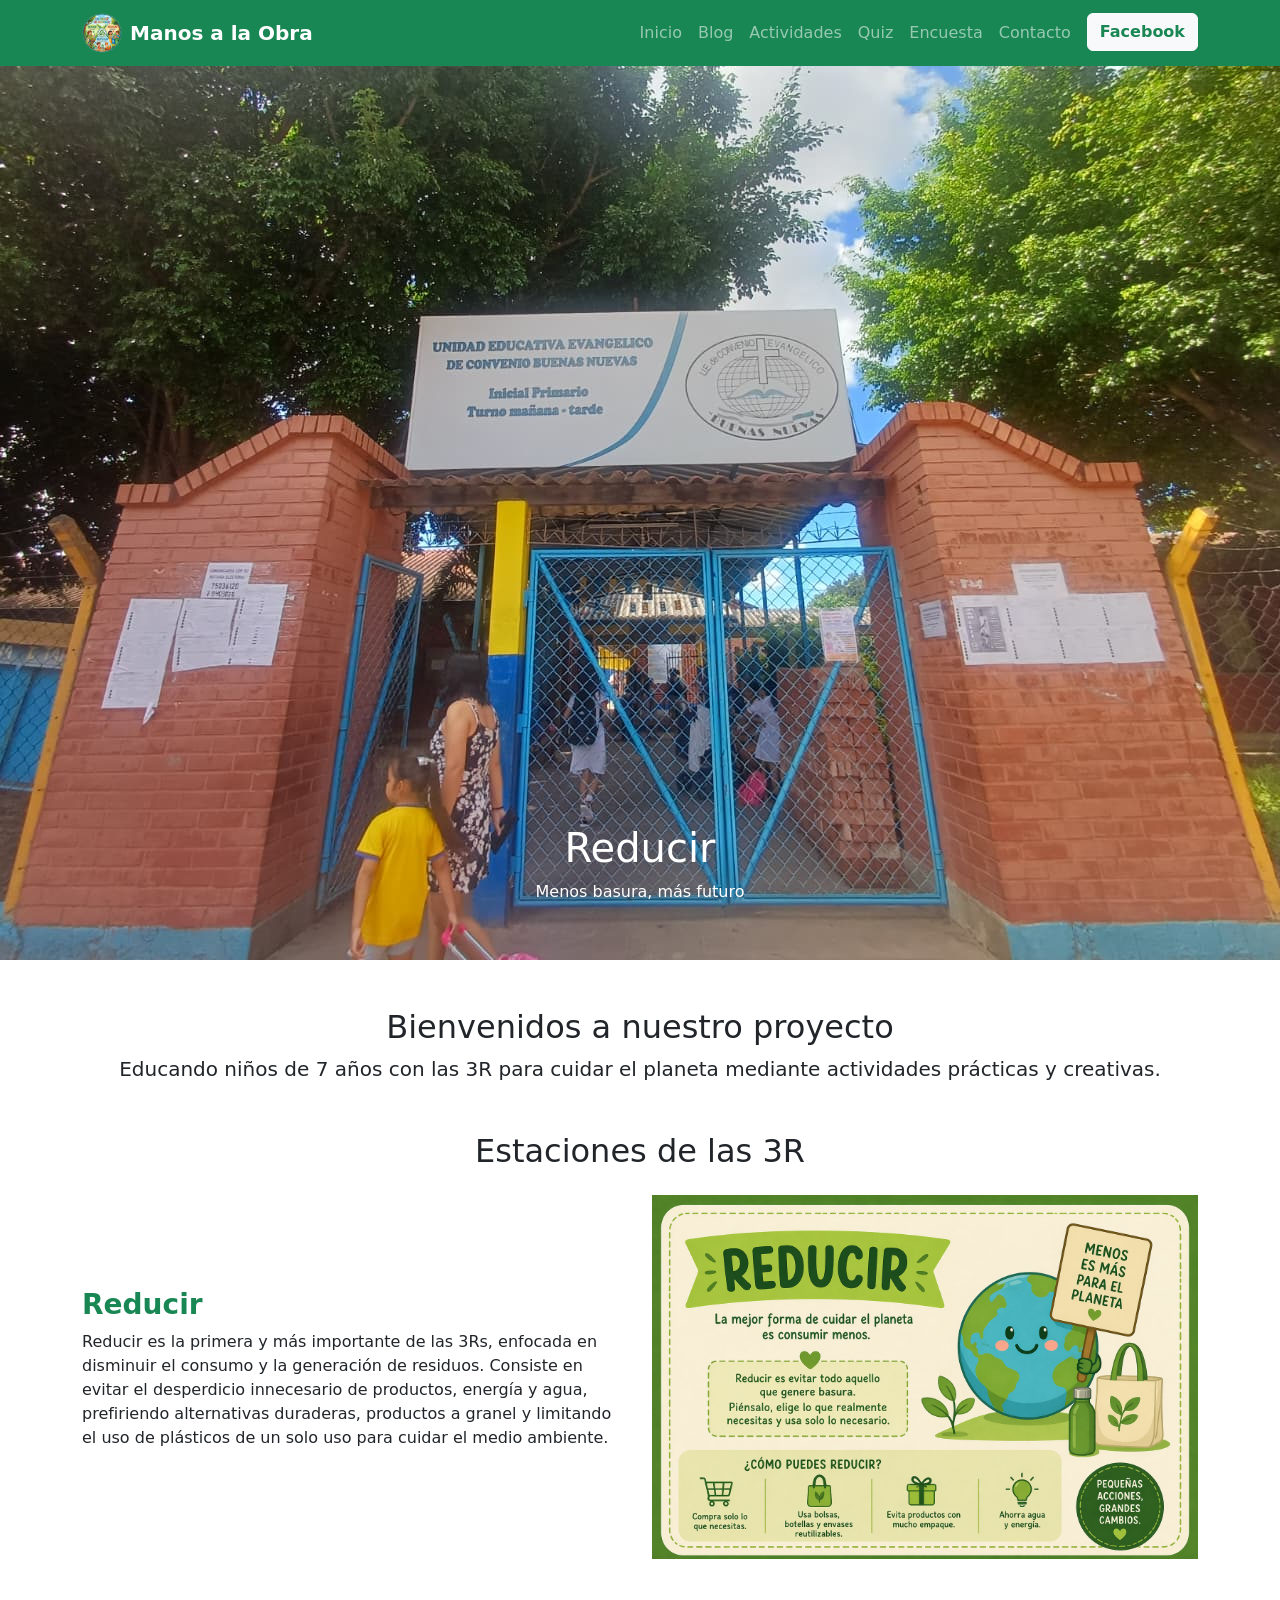
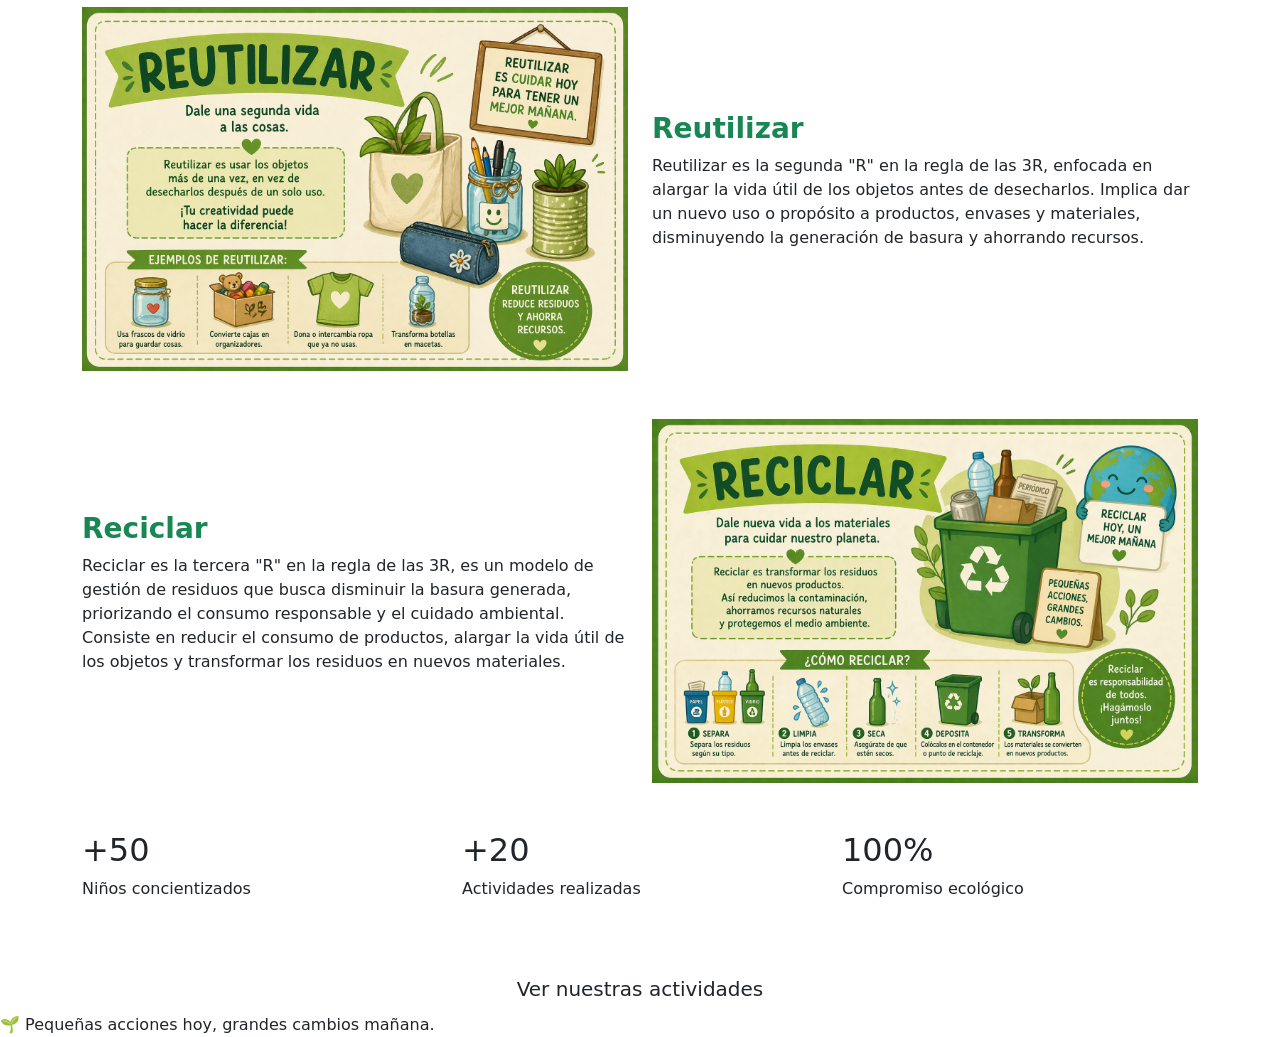
==== index.html @ ec9b6674 "Primer commit del proyecto" ====
<!DOCTYPE html>
<html lang="es">
<head>
<meta charset="UTF-8">
<meta name="viewport" content="width=device-width, initial-scale=1.0">
<title>Manos a la Obra - 3R</title>
<link rel="icon" href="Imagenes/ic.png">
<link href="https://cdn.jsdelivr.net/npm/bootstrap@5.3.0/dist/css/bootstrap.min.css" rel="stylesheet">
<link rel="stylesheet" href="css/estilo.css">
</head>

<body>

<!-- NAVBAR -->
<nav class="navbar navbar-expand-lg navbar-dark bg-success fixed-top">
  <div class="container">

    <a class="navbar-brand d-flex align-items-center gap-2" href="index.html">
      <img src="Imagenes/ic.png" alt="Logo" width="40" height="40" class="rounded-circle">
      <span class="fw-bold">Manos a la Obra</span>
    </a>

    <button class="navbar-toggler" data-bs-toggle="collapse" data-bs-target="#menu">
      <span class="navbar-toggler-icon"></span>
    </button>

    <div class="collapse navbar-collapse" id="menu">
      <ul class="navbar-nav ms-auto">

        <li class="nav-item"><a class="nav-link" href="index.html">Inicio</a></li>
        <li class="nav-item"><a class="nav-link" href="blog.html">Blog</a></li>
        <li class="nav-item"><a class="nav-link" href="actividades.html">Actividades</a></li>
        <li class="nav-item"><a class="nav-link" href="quiz.html">Quiz</a></li>
        <li class="nav-item"><a class="nav-link" href="encuesta.html">Encuesta</a></li>

        <li class="nav-item"><a class="nav-link" href="contacto.html">Contacto</a></li>

        <li class="nav-item">
          <a class="btn btn-light text-success ms-2 fw-bold" target="_blank"
            href="https://www.facebook.com/mermeladxs?locale=es_LA">
            Facebook
          </a>
        </li>

      </ul>
    </div>
  </div>
</nav>

<!-- CARRUSEL -->
<div id="carouselExample" class="carousel slide" data-bs-ride="carousel" data-bs-interval="3000">
  <div class="carousel-inner">

    <div class="carousel-item active">
      <img src="Imagenes/carrusel.jpeg" class="d-block w-100 carousel-img">
      <div class="carousel-caption fade-in">
        <h1 class="hero-title">Reducir</h1>
        <p class="hero-subtitle">Menos basura, más futuro</p>
      </div>
    </div>

    <div class="carousel-item">
      <img src="Imagenes/carrucel2.jpg" class="d-block w-100 carousel-img">
      <div class="carousel-caption fade-in">
        <h1 class="hero-title">Reutilizar</h1>
        <p class="hero-subtitle">Darle una segunda vida a todo</p>
      </div>
    </div>

    <div class="carousel-item">
      <img src="Imagenes/Portada.png" class="d-block w-100 carousel-img">
      <div class="carousel-caption fade-in">
        <h1 class="hero-title">Reciclar</h1>
        <p class="hero-subtitle">Separar residuos para salvar el planeta</p>
      </div>
    </div>

  </div>
</div>

<!-- BIENVENIDA -->
<div class="container mt-5">
  <div class="section-box fade-in">
    <h2 class="section-title text-center">Bienvenidos a nuestro proyecto</h2>
    <p class="text-center fs-5">
      Educando niños de 7 años con las 3R para cuidar el planeta mediante actividades prácticas y creativas.
    </p>
  </div>
</div>

<!-- ESTACIONES 3R -->
<div class="container mt-5">
  <h2 class="section-title text-center mb-4">Estaciones de las 3R</h2>

  <div class="row align-items-center mb-5 section-box fade-in">
    <div class="col-md-6">
      <h3 class="fw-bold text-success">Reducir</h3>
      <p>Reducir es la primera y más importante de las 3Rs, enfocada en disminuir el consumo y la generación de residuos. 
        Consiste en evitar el desperdicio innecesario de productos, energía y agua, 
        prefiriendo alternativas duraderas, productos a granel y limitando el uso de plásticos de un solo uso para cuidar el medio ambiente.</p>
    </div>
    <div class="col-md-6">
      <img src="Imagenes/Reducir.png"
           class="img-fluid img-rounded">
    </div>
  </div>

  <div class="row align-items-center mb-5 section-box fade-in">
    <div class="col-md-6 order-md-2">
      <h3 class="fw-bold text-success">Reutilizar</h3>
      <p>Reutilizar es la segunda "R" en la regla de las 3R, enfocada en alargar la vida útil de los objetos antes de 
        desecharlos. Implica dar un nuevo uso o propósito a productos, envases y materiales, 
        disminuyendo la generación de basura y ahorrando recursos.</p>
    </div>
    <div class="col-md-6 order-md-1">
      <img src="Imagenes/Reutiliza.png"
           class="img-fluid img-rounded">
    </div>
  </div>

  <div class="row align-items-center mb-5 section-box fade-in">
    <div class="col-md-6">
      <h3 class="fw-bold text-success">Reciclar</h3>
      <p>Reciclar es la tercera "R" en la regla de las 3R, es un modelo de gestión de residuos que busca disminuir la basura generada, 
        priorizando el consumo responsable y el cuidado ambiental. 
        Consiste en reducir el consumo de productos, alargar la vida útil de los objetos y 
        transformar los residuos en nuevos materiales.</p>
    </div>
    <div class="col-md-6">
      <img src="Imagenes/Reciclaje.png"
           class="img-fluid img-rounded">
    </div>
  </div>
</div>

<!-- ESTADISTICAS -->
<div class="container mt-5">
  <div class="row g-4">
    <div class="col-md-4">
      <div class="stats-box fade-in">
        <h2>+50</h2>
        <p>Niños concientizados</p>
      </div>
    </div>
    <div class="col-md-4">
      <div class="stats-box fade-in">
        <h2>+20</h2>
        <p>Actividades realizadas</p>
      </div>
    </div>
    <div class="col-md-4">
      <div class="stats-box fade-in">
        <h2>100%</h2>
        <p>Compromiso ecológico</p>
      </div>
    </div>
  </div>
</div>

<!-- BOTON FINAL -->
<div class="container mt-5 text-center">
  <a href="actividades.html" class="btn btn-custom btn-lg">Ver nuestras actividades</a>
</div>

<!-- FOOTER -->
<div class="footer">
  <p class="mb-0">🌱 Pequeñas acciones hoy, grandes cambios mañana.</p>
</div>

<script src="https://cdn.jsdelivr.net/npm/bootstrap@5.3.0/dist/js/bootstrap.bundle.min.js"></script>
</body>
</html>
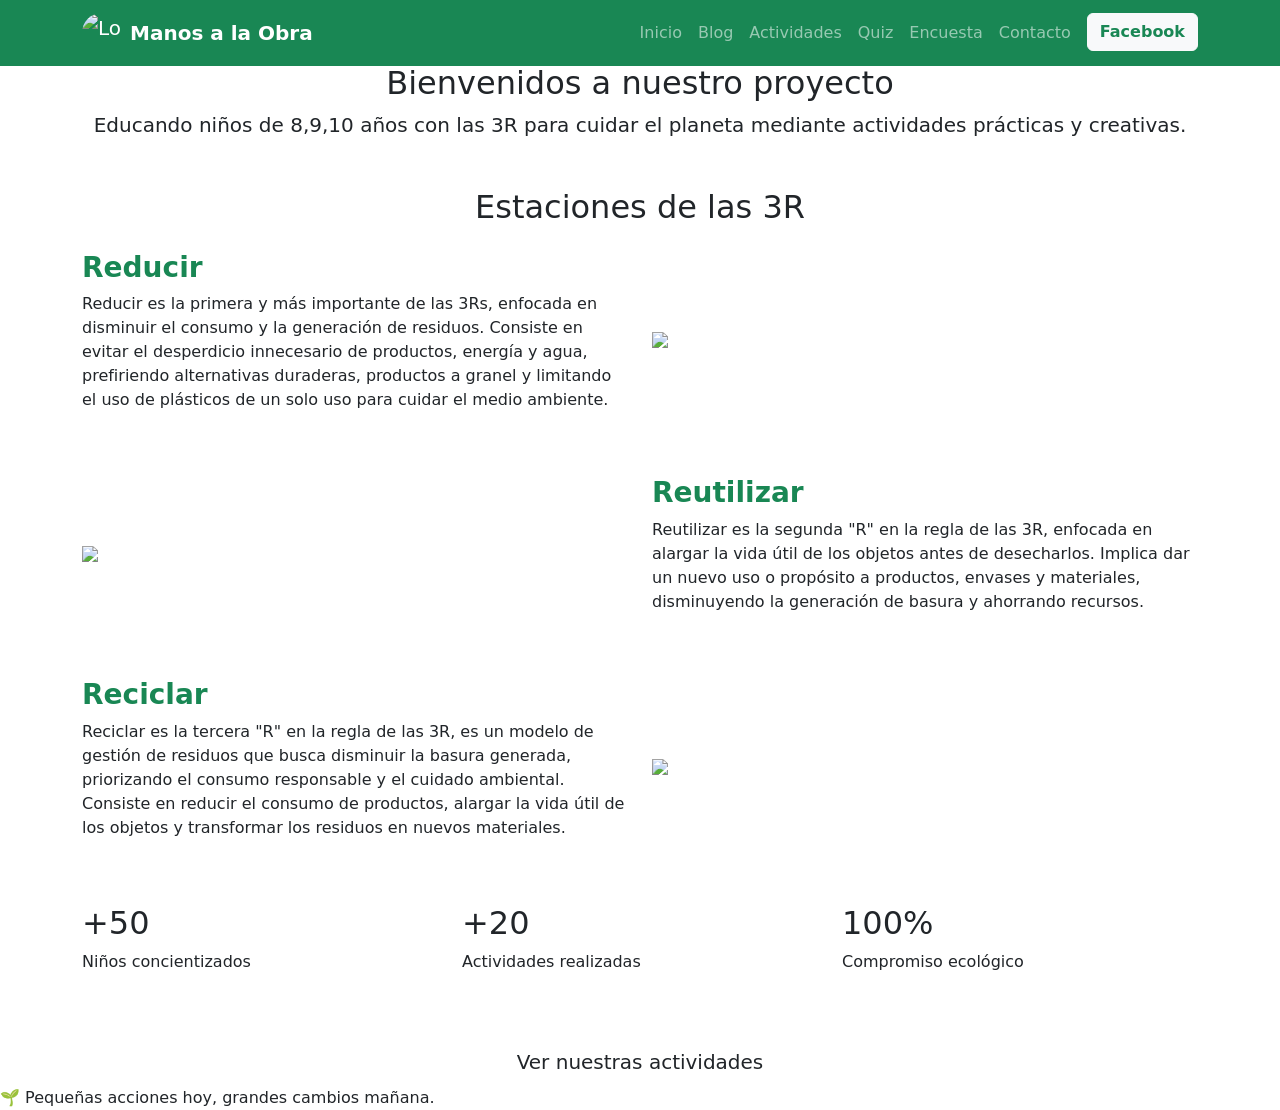
==== commit d0c46096: "Actualizacio y correcion de errores" ====
--- a/index.html
+++ b/index.html
@@ -4,7 +4,7 @@
 <meta charset="UTF-8">
 <meta name="viewport" content="width=device-width, initial-scale=1.0">
 <title>Manos a la Obra - 3R</title>
-<link rel="icon" href="Imagenes/ic.png">
+<link rel="icon" href="imagenes/ic.png">
 <link href="https://cdn.jsdelivr.net/npm/bootstrap@5.3.0/dist/css/bootstrap.min.css" rel="stylesheet">
 <link rel="stylesheet" href="css/estilo.css">
 </head>
@@ -16,7 +16,7 @@
   <div class="container">
 
     <a class="navbar-brand d-flex align-items-center gap-2" href="index.html">
-      <img src="Imagenes/ic.png" alt="Logo" width="40" height="40" class="rounded-circle">
+      <img src="imagenes/ic.png" alt="Logo" width="40" height="40" class="rounded-circle">
       <span class="fw-bold">Manos a la Obra</span>
     </a>
 
@@ -52,7 +52,7 @@
   <div class="carousel-inner">
 
     <div class="carousel-item active">
-      <img src="Imagenes/carrusel.jpeg" class="d-block w-100 carousel-img">
+      <img src="imagenes/carrusel.jpeg" class="d-block w-100 carousel-img">
       <div class="carousel-caption fade-in">
         <h1 class="hero-title">Reducir</h1>
         <p class="hero-subtitle">Menos basura, más futuro</p>
@@ -60,7 +60,7 @@
     </div>
 
     <div class="carousel-item">
-      <img src="Imagenes/carrucel2.jpg" class="d-block w-100 carousel-img">
+      <img src="imagenes/carrucel2.jpg" class="d-block w-100 carousel-img">
       <div class="carousel-caption fade-in">
         <h1 class="hero-title">Reutilizar</h1>
         <p class="hero-subtitle">Darle una segunda vida a todo</p>
@@ -68,7 +68,7 @@
     </div>
 
     <div class="carousel-item">
-      <img src="Imagenes/Portada.png" class="d-block w-100 carousel-img">
+      <img src="imagenes/Portada.png" class="d-block w-100 carousel-img">
       <div class="carousel-caption fade-in">
         <h1 class="hero-title">Reciclar</h1>
         <p class="hero-subtitle">Separar residuos para salvar el planeta</p>
@@ -83,7 +83,7 @@
   <div class="section-box fade-in">
     <h2 class="section-title text-center">Bienvenidos a nuestro proyecto</h2>
     <p class="text-center fs-5">
-      Educando niños de 7 años con las 3R para cuidar el planeta mediante actividades prácticas y creativas.
+      Educando niños de 8,9,10 años con las 3R para cuidar el planeta mediante actividades prácticas y creativas.
     </p>
   </div>
 </div>
@@ -100,7 +100,7 @@
         prefiriendo alternativas duraderas, productos a granel y limitando el uso de plásticos de un solo uso para cuidar el medio ambiente.</p>
     </div>
     <div class="col-md-6">
-      <img src="Imagenes/Reducir.png"
+      <img src="imagenes/Reducir.png"
            class="img-fluid img-rounded">
     </div>
   </div>
@@ -113,7 +113,7 @@
         disminuyendo la generación de basura y ahorrando recursos.</p>
     </div>
     <div class="col-md-6 order-md-1">
-      <img src="Imagenes/Reutiliza.png"
+      <img src="imagenes/Reutiliza.png"
            class="img-fluid img-rounded">
     </div>
   </div>
@@ -127,7 +127,7 @@
         transformar los residuos en nuevos materiales.</p>
     </div>
     <div class="col-md-6">
-      <img src="Imagenes/Reciclaje.png"
+      <img src="imagenes/Reciclaje.png"
            class="img-fluid img-rounded">
     </div>
   </div>
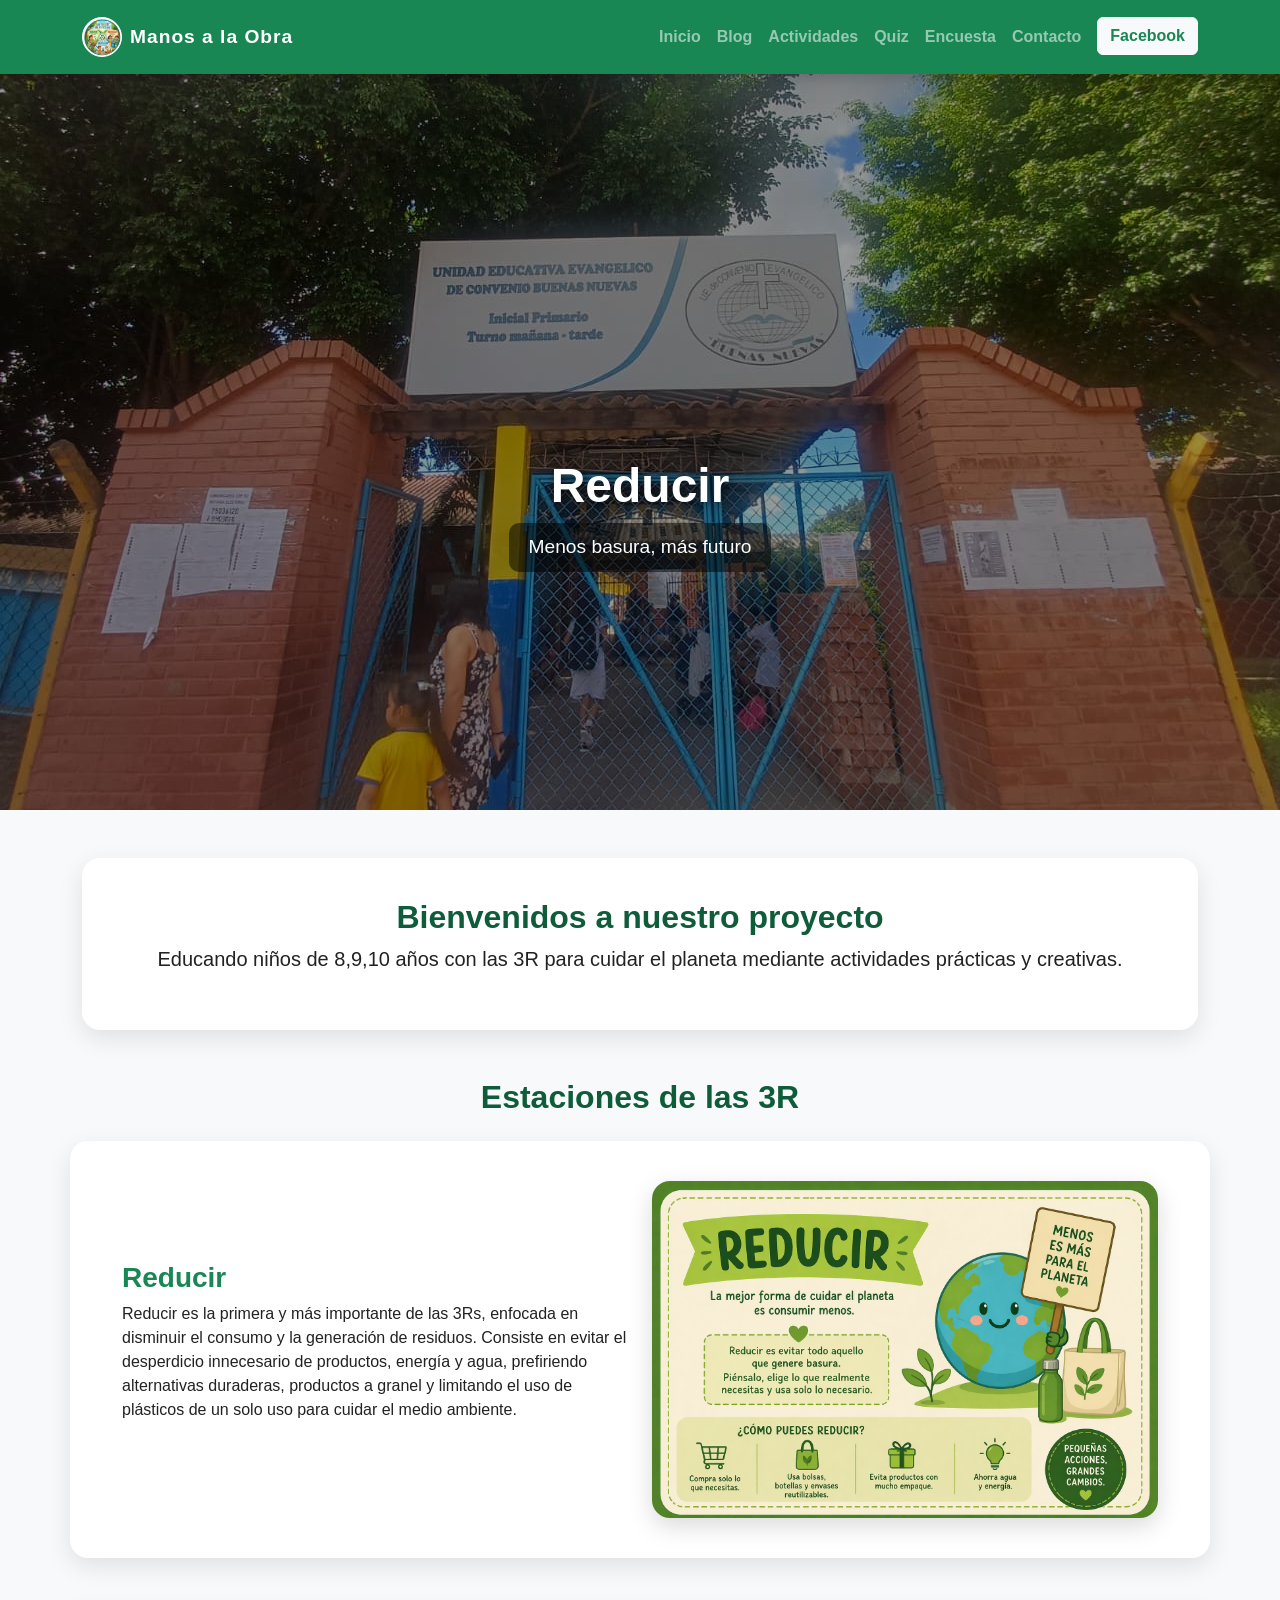
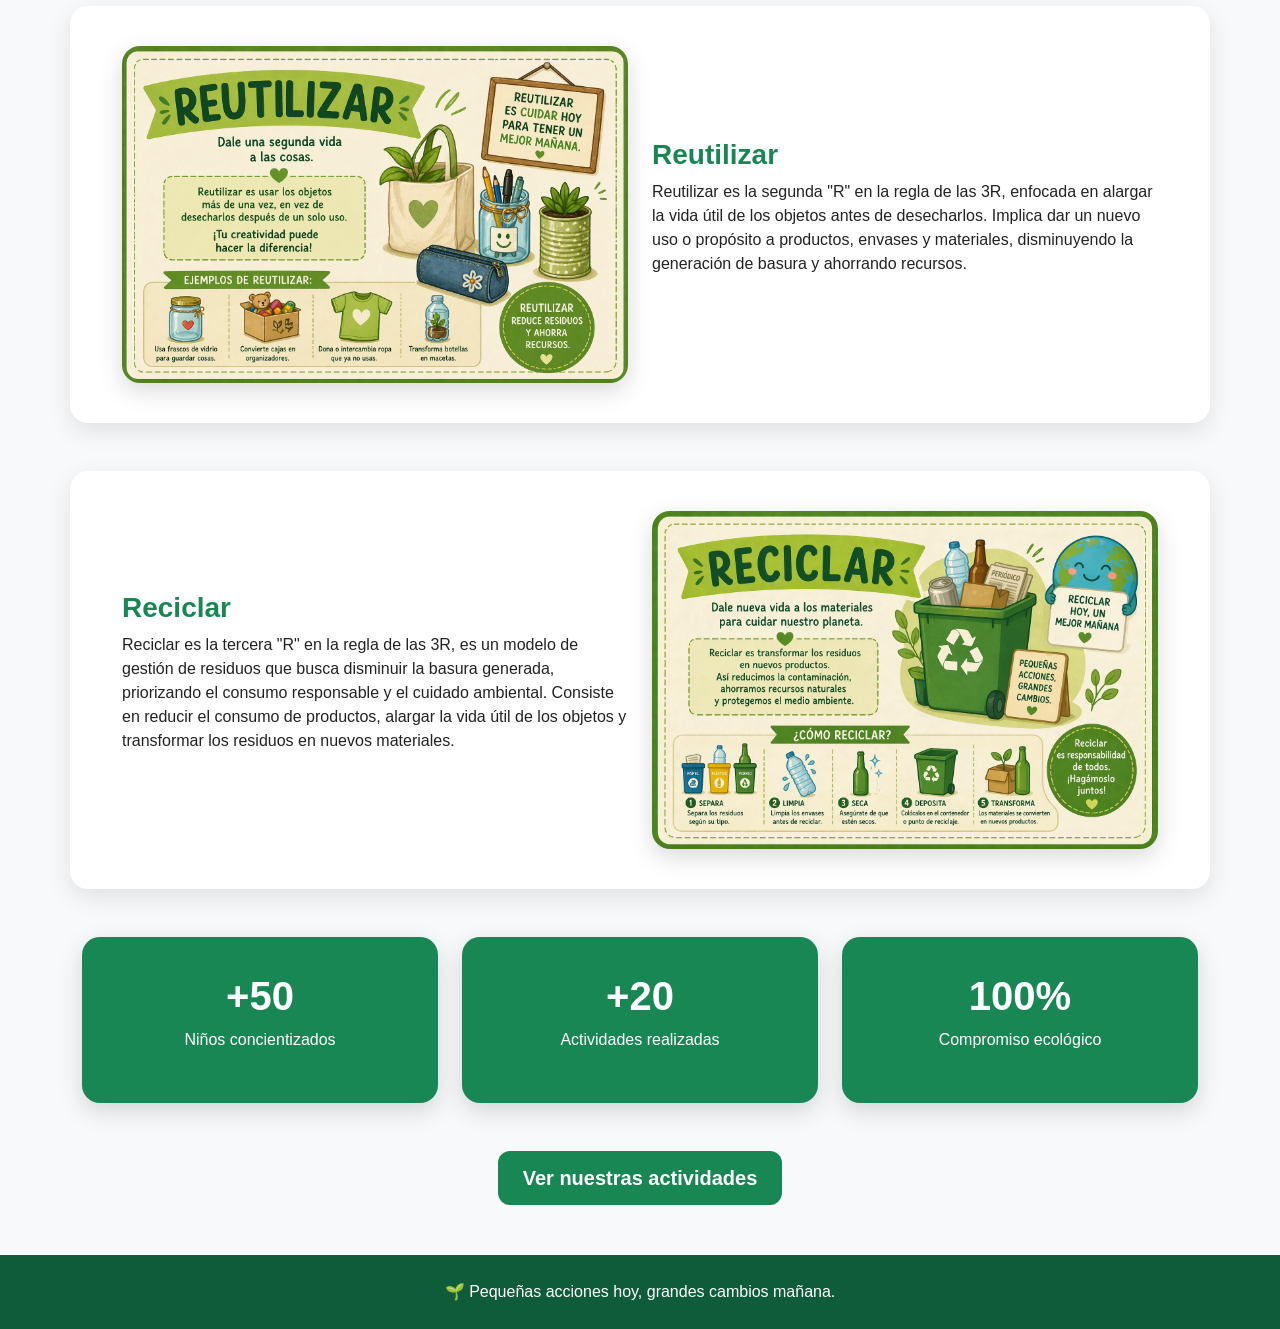
==== commit f51b329c: "Correcion de errores" ====
--- a/index.html
+++ b/index.html
@@ -4,9 +4,9 @@
 <meta charset="UTF-8">
 <meta name="viewport" content="width=device-width, initial-scale=1.0">
 <title>Manos a la Obra - 3R</title>
-<link rel="icon" href="imagenes/ic.png">
+<link rel="icon" href="Imagenes/ic.png">
 <link href="https://cdn.jsdelivr.net/npm/bootstrap@5.3.0/dist/css/bootstrap.min.css" rel="stylesheet">
-<link rel="stylesheet" href="css/estilo.css">
+<link rel="stylesheet" href="CSS/estilo.css">
 </head>
 
 <body>
@@ -16,7 +16,7 @@
   <div class="container">
 
     <a class="navbar-brand d-flex align-items-center gap-2" href="index.html">
-      <img src="imagenes/ic.png" alt="Logo" width="40" height="40" class="rounded-circle">
+      <img src="Imagenes/ic.png" alt="Logo" width="40" height="40" class="rounded-circle">
       <span class="fw-bold">Manos a la Obra</span>
     </a>
 
@@ -52,7 +52,7 @@
   <div class="carousel-inner">
 
     <div class="carousel-item active">
-      <img src="imagenes/carrusel.jpeg" class="d-block w-100 carousel-img">
+      <img src="Imagenes/carrusel.jpeg" class="d-block w-100 carousel-img">
       <div class="carousel-caption fade-in">
         <h1 class="hero-title">Reducir</h1>
         <p class="hero-subtitle">Menos basura, más futuro</p>
@@ -60,7 +60,7 @@
     </div>
 
     <div class="carousel-item">
-      <img src="imagenes/carrucel2.jpg" class="d-block w-100 carousel-img">
+      <img src="Imagenes/carrucel2.jpg" class="d-block w-100 carousel-img">
       <div class="carousel-caption fade-in">
         <h1 class="hero-title">Reutilizar</h1>
         <p class="hero-subtitle">Darle una segunda vida a todo</p>
@@ -68,7 +68,7 @@
     </div>
 
     <div class="carousel-item">
-      <img src="imagenes/Portada.png" class="d-block w-100 carousel-img">
+      <img src="Imagenes/Portada.png" class="d-block w-100 carousel-img">
       <div class="carousel-caption fade-in">
         <h1 class="hero-title">Reciclar</h1>
         <p class="hero-subtitle">Separar residuos para salvar el planeta</p>
@@ -100,7 +100,7 @@
         prefiriendo alternativas duraderas, productos a granel y limitando el uso de plásticos de un solo uso para cuidar el medio ambiente.</p>
     </div>
     <div class="col-md-6">
-      <img src="imagenes/Reducir.png"
+      <img src="Imagenes/Reducir.png"
            class="img-fluid img-rounded">
     </div>
   </div>
@@ -113,7 +113,7 @@
         disminuyendo la generación de basura y ahorrando recursos.</p>
     </div>
     <div class="col-md-6 order-md-1">
-      <img src="imagenes/Reutiliza.png"
+      <img src="Imagenes/Reutiliza.png"
            class="img-fluid img-rounded">
     </div>
   </div>
@@ -127,7 +127,7 @@
         transformar los residuos en nuevos materiales.</p>
     </div>
     <div class="col-md-6">
-      <img src="imagenes/Reciclaje.png"
+      <img src="Imagenes/Reciclaje.png"
            class="img-fluid img-rounded">
     </div>
   </div>
--- a/CSS/estilo.css
+++ b/CSS/estilo.css
@@ -0,0 +1,169 @@
+:root{
+  --verde: #198754;
+  --verde-oscuro: #0f5c3a;
+  --verde-claro: #e9f7ef;
+  --texto: #222;
+}
+
+body{
+  font-family: 'Segoe UI', sans-serif;
+  color: var(--texto);
+  background: #f8f9fa;
+}
+
+.navbar{
+  box-shadow: 0 4px 12px rgba(0,0,0,0.15);
+  padding: 12px 0;
+}
+
+.navbar-nav .nav-link{
+  font-weight: 600;
+  transition: 0.3s;
+}
+
+.navbar-nav .nav-link:hover{
+  color: #d4f7df;
+}
+
+.navbar-brand img{
+  object-fit: cover;
+  border: 0.5px solid white;
+  padding: 0.5px;
+  background: white;
+}
+
+.navbar-brand{
+  font-weight: bold;
+  letter-spacing: 1px;
+}
+
+.navbar-brand span{
+  font-size: 1.2rem;
+  color: white;
+}
+
+.navbar-brand:hover span{
+  color: #e9f7ef;
+}
+
+.hero-title{
+  font-size: 3rem;
+  font-weight: 800;
+  text-shadow: 2px 2px 10px rgba(0,0,0,0.7);
+}
+
+.hero-subtitle{
+  font-size: 1.2rem;
+  background: rgba(0,0,0,0.5);
+  padding: 10px 20px;
+  border-radius: 10px;
+  display: inline-block;
+}
+
+.carousel-caption{
+  bottom: 25%;
+}
+
+.carousel-img{
+  height: 100vh;
+  object-fit: cover;
+}
+
+.carousel-img{
+  height: 90vh;
+  object-fit: cover;
+}
+
+.carousel-item::before{
+  content: "";
+  position: absolute;
+  top: 0;
+  left: 0;
+  width: 100%;
+  height: 100%;
+  background: rgba(0,0,0,0.4);
+  z-index: 1;
+}
+
+.carousel-caption{
+  z-index: 2;
+}
+
+@media (max-width: 768px){
+  .carousel-img{
+    height: 70vh;
+  }
+}
+
+.section-title{
+  font-weight: 800;
+  color: var(--verde-oscuro);
+}
+
+.card{
+  border: none;
+  border-radius: 18px;
+  box-shadow: 0 8px 25px rgba(0,0,0,0.10);
+  transition: transform 0.3s ease;
+}
+
+.card:hover{
+  transform: translateY(-6px);
+}
+
+.img-rounded{
+  border-radius: 18px;
+  box-shadow: 0 8px 25px rgba(0,0,0,0.15);
+}
+
+.section-box{
+  background: white;
+  padding: 40px;
+  border-radius: 18px;
+  box-shadow: 0 8px 25px rgba(0,0,0,0.10);
+}
+
+.stats-box{
+  background: var(--verde);
+  color: white;
+  padding: 35px;
+  border-radius: 18px;
+  text-align: center;
+  box-shadow: 0 8px 25px rgba(0,0,0,0.15);
+}
+
+.stats-box h2{
+  font-size: 2.5rem;
+  font-weight: 900;
+}
+
+.btn-custom{
+  background: var(--verde);
+  color: white;
+  padding: 12px 25px;
+  border-radius: 12px;
+  font-weight: bold;
+  border: none;
+}
+
+.btn-custom:hover{
+  background: var(--verde-oscuro);
+  color: white;
+}
+
+.footer{
+  background: var(--verde-oscuro);
+  color: white;
+  padding: 25px;
+  text-align: center;
+  margin-top: 50px;
+}
+
+.fade-in{
+  animation: fade 1.2s ease;
+}
+
+@keyframes fade{
+  from{opacity:0; transform: translateY(20px);}
+  to{opacity:1; transform: translateY(0);}
+}
